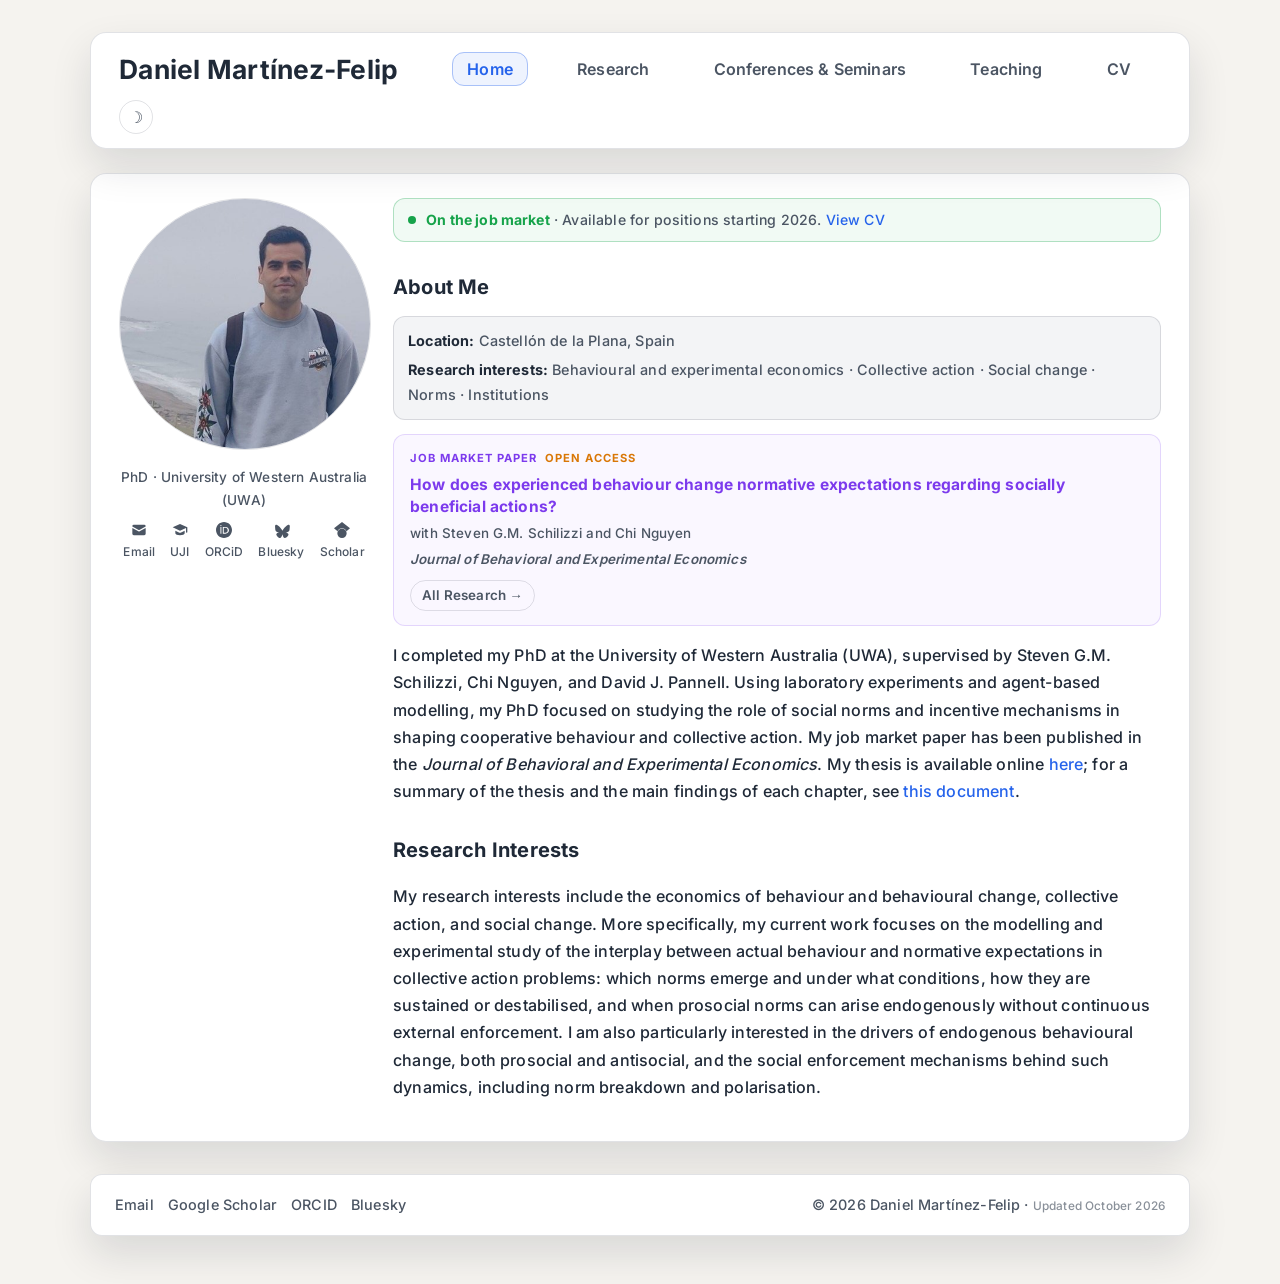
==== index.html @ 1ebe4532 "Update footer date to October 2026 on all pages Co-Authored-By: Claude Opus 5.5 <noreply@anthropic.c" ====
<!DOCTYPE html>
<html lang="en">
<head>
    <meta charset="UTF-8">
    <meta name="viewport" content="width=device-width, initial-scale=1.0">
    <title>Daniel Martínez-Felip - About</title>
    <meta name="description" content="Daniel Martínez-Felip — PhD, University of Western Australia (UWA). Research on behavioural economics, social norms, and cooperative behaviour.">
    <meta property="og:title" content="Daniel Martínez-Felip">
    <meta property="og:description" content="PhD, University of Western Australia (UWA). Research on behavioural economics, social norms, and cooperative behaviour.">
    <meta property="og:type" content="website">
    <meta property="og:url" content="https://danielmartinezfelip.github.io/">
    <meta property="og:image" content="https://danielmartinezfelip.github.io/og-card.jpg">
    <meta property="og:image:width" content="1200">
    <meta property="og:image:height" content="630">
    <meta property="og:image:alt" content="Daniel Martínez-Felip — PhD, University of Western Australia. Behavioural and experimental economics.">
    <meta name="twitter:card" content="summary_large_image">
    <meta name="twitter:title" content="Daniel Martínez-Felip">
    <meta name="twitter:description" content="PhD, University of Western Australia (UWA). Research on behavioural economics, social norms, and cooperative behaviour.">
    <meta name="twitter:image" content="https://danielmartinezfelip.github.io/og-card.jpg">
    <link rel="canonical" href="https://danielmartinezfelip.github.io/">
    <link rel="icon" type="image/svg+xml" href="favicon.svg">
    <link rel="stylesheet" href="styles.css">
    <script>(function(){var t=localStorage.getItem('theme');if(t)document.documentElement.setAttribute('data-theme',t);})();</script>
    <script type="application/ld+json">
    {
        "@context": "https://schema.org",
        "@type": "Person",
        "name": "Daniel Martínez-Felip",
        "givenName": "Daniel",
        "familyName": "Martínez-Felip",
        "url": "https://danielmartinezfelip.github.io/",
        "image": "https://danielmartinezfelip.github.io/Daniel_MartinezFelip.jpg",
        "email": "mailto:martinezfelipd@gmail.com",
        "jobTitle": "Behavioural and Experimental Economist",
        "description": "PhD, University of Western Australia (UWA). Research on behavioural economics, social norms, and cooperative behaviour.",
        "identifier": "https://orcid.org/0009-0000-6979-904X",
        "alumniOf": {
            "@type": "CollegeOrUniversity",
            "name": "The University of Western Australia",
            "url": "https://www.uwa.edu.au/"
        },
        "address": {
            "@type": "PostalAddress",
            "addressLocality": "Castellón de la Plana",
            "addressRegion": "Valencian Community",
            "addressCountry": "ES"
        },
        "knowsAbout": [
            "Behavioural economics",
            "Experimental economics",
            "Social norms",
            "Collective action",
            "Agent-based modelling",
            "Environmental economics"
        ],
        "sameAs": [
            "https://orcid.org/0009-0000-6979-904X",
            "https://scholar.google.com/citations?user=IZFSPNoAAAAJ&hl=en",
            "https://www.uji.es/institucional/estructura/personal?p_departamento=93&p_profesor=557126",
            "https://bsky.app/profile/dmartinezfelip.bsky.social"
        ]
    }
    </script>
<style>
    /* --- Profile / sidebar ---------------------------------- */
    .profile-photo {
        margin: 0;
    }
    .photo-caption {
        margin-top: 8px;
        font-size: 0.85em;
        color: var(--muted);
        text-align: center;
    }
    .contact-icons {
        display: flex;
        flex-wrap: wrap;
        gap: 15px;
        margin-top: 10px;
        justify-content: center;
    }
    .contact-link {
        display: flex;
        flex-direction: column;
        align-items: center;
        color: var(--muted) !important;
        text-decoration: none;
        transition: color 0.3s ease;
    }
    .contact-link:hover {
        color: var(--accent-strong) !important;
    }
    .contact-link svg {
        margin-bottom: 4px;
        height: 1em;
        width: auto;
    }
    .contact-link span {
        font-size: 0.75em;
        text-align: center;
        white-space: nowrap;
    }
    .sidebar h2:first-of-type {
        margin-top: 24px;
    }
    /* --- Quick facts / current work ------------------------- */
    .quick-facts {
        margin: 12px 0 14px;
        padding: 12px 14px;
        border-radius: var(--radius-soft);
        background: var(--surface-alt);
        border: 1px solid var(--border);
        font-size: 0.9em;
    }
    .quick-facts ul {
        list-style: none;
        padding: 0;
        margin: 0;
        display: grid;
        gap: 5px;
        color: var(--muted);
    }
    .quick-facts strong {
        color: var(--text);
    }
    .current-work-banner {
        margin: 0 0 16px;
        padding: 10px 14px;
        border-radius: var(--radius-soft);
        background: rgba(37, 99, 235, 0.04);
        border: 1px solid rgba(37, 99, 235, 0.18);
    }
    .current-work-label {
        font-size: 0.7em;
        font-weight: 700;
        text-transform: uppercase;
        letter-spacing: 0.09em;
        color: var(--accent);
        margin-bottom: 4px;
    }
    .current-work-title {
        margin: 0 0 3px;
        font-weight: 600;
        font-size: 0.92em;
        color: var(--text);
    }
    .current-work-status {
        margin: 0;
        font-size: 0.83em;
        color: var(--muted);
    }
    .sidebar-section {
        margin-bottom: 16px;
    }
    .sidebar-section p {
        margin: 6px 0;
        line-height: 1.6;
    }
    /* --- JMP feature card ----------------------------------- */
    .jmp-card {
        margin: 14px 0 16px;
        padding: 14px 16px;
        border-radius: var(--radius-soft);
        background: rgba(124, 58, 237, 0.04);
        border: 1px solid rgba(124, 58, 237, 0.18);
        transition: border-color 0.2s ease, box-shadow 0.2s ease;
    }
    .jmp-card:hover {
        border-color: rgba(124, 58, 237, 0.3);
        box-shadow: var(--shadow-hover);
    }
    .jmp-card-label {
        font-size: 0.7em;
        font-weight: 700;
        text-transform: uppercase;
        letter-spacing: 0.09em;
        color: #7c3aed;
        margin-bottom: 6px;
    }
    .jmp-card-title {
        font-weight: 700;
        font-size: 0.97em;
        color: var(--text);
        margin: 0 0 4px;
        line-height: 1.4;
    }
    .jmp-card-title a {
        color: #7c3aed;
        text-decoration: none;
    }
    .jmp-card-title a:hover {
        text-decoration: underline;
    }
    .jmp-card-authors {
        font-size: 0.84em;
        color: var(--muted);
        margin: 0 0 3px;
        font-style: normal;
    }
    .jmp-card-status {
        font-size: 0.84em;
        color: var(--muted);
        font-weight: 600;
        margin: 0 0 10px;
    }
    .jmp-card-actions {
        display: flex;
        flex-wrap: wrap;
        gap: 6px;
        align-items: center;
    }
    .jmp-card-actions a {
        font-size: 0.84em;
        font-weight: 600;
        padding: 3px 11px;
        border-radius: 99px;
        text-decoration: none;
        border: 1px solid var(--border);
        color: var(--muted);
        transition: color 0.2s, border-color 0.2s, background-color 0.2s;
    }
    .jmp-card-actions a:hover {
        color: var(--text);
        border-color: var(--accent);
        background-color: rgba(37, 99, 235, 0.06);
        text-decoration: none;
    }
    .jmp-card-actions a.primary {
        background: rgba(124, 58, 237, 0.08);
        border-color: rgba(124, 58, 237, 0.3);
        color: #7c3aed;
    }
    .jmp-card-actions a.primary:hover {
        background: rgba(124, 58, 237, 0.12);
        border-color: rgba(124, 58, 237, 0.4);
    }
    .oa-label {
        color: #d97706;
        font-weight: 600;
    }
    .jmp-card-labels {
        display: flex;
        gap: 8px;
        align-items: center;
        margin-bottom: 6px;
    }
    .jmp-card-labels .jmp-card-label {
        margin-bottom: 0;
    }
    .jmp-card-label-oa {
        color: #d97706;
    }
    /* --- News section (uncomment HTML below to activate) ----
    .news-section {
        margin-top: 28px;
    }
    .news-list {
        list-style: none;
        padding: 0;
        margin: 8px 0 0;
        display: grid;
        gap: 10px;
    }
    .news-list li {
        display: flex;
        gap: 14px;
        align-items: baseline;
        font-size: 0.93em;
        line-height: 1.5;
    }
    .news-date {
        flex-shrink: 0;
        font-weight: 600;
        color: var(--accent);
        min-width: 70px;
        font-size: 0.88em;
    }
    --------------------------------------------------------- */
</style>
</head>
<body>
    <a class="skip-link" href="#main-content">Skip to main content</a>
    <div class="container">
        <header class="card">
            <div class="header-brand">
                <h1>Daniel Martínez-Felip</h1>
            </div>
            <nav>
                <ul>
                    <li><a href="index.html" class="nav-active">Home</a></li>
                    <li><a href="research.html">Research</a></li>
                    <li><a href="conferences.html">Conferences &amp; Seminars</a></li>
                    <li><a href="teaching.html">Teaching</a></li>
                    <li><a href="curriculum_vitae.html" data-modal-trigger data-modal-src="https://drive.google.com/file/d/14yQ4v4fANxc674NiDEIoY8fFCZTq3TPw/preview" data-modal-title="Curriculum Vitae">CV</a></li>
                </ul>
            </nav>
            <button class="theme-toggle" id="theme-toggle" aria-label="Toggle dark mode" title="Toggle dark mode"></button>
        </header>
        <main class="content card" id="main-content">
            <div class="profile-layout">
                <div class="profile-sidebar">
                    <figure class="profile-photo">
                        <img src="Daniel_MartinezFelip.jpg" alt="Daniel Martínez Felip">
                        <figcaption class="photo-caption">PhD · University of Western Australia (UWA)</figcaption>
                    </figure>

                    <div class="contact-icons">
                        <a href="mailto:martinezfelipd@gmail.com" class="contact-link">
                            <svg viewBox="0 0 24 24" aria-hidden="true" height="1.1em" fill="currentColor">
                                <path d="M2 6.2A2.2 2.2 0 0 1 4.2 4h15.6A2.2 2.2 0 0 1 22 6.2v.5l-9.51 5.33a1 1 0 0 1-.98 0L2 6.7v-.5zm0 2.79 9.03 5.06a2 2 0 0 0 1.94 0L22 8.99v8.81A2.2 2.2 0 0 1 19.8 20H4.2A2.2 2.2 0 0 1 2 17.8V8.99z"/>
                            </svg>
                            <span>Email</span>
                        </a>
                        <a href="https://www.uji.es/institucional/estructura/personal?p_departamento=93&amp;p_profesor=557126" class="contact-link">
                            <svg viewBox="0 0 24 24" aria-hidden="true" height="1.1em" fill="currentColor">
                                <path d="M12 3 1 8l11 5 9-4.09V15a1 1 0 0 0 2 0V8L12 3zM5 13.18V17c0 1.66 3.13 3 7 3s7-1.34 7-3v-3.82l-6.16 2.8a2 2 0 0 1-1.68 0L5 13.18z"/>
                            </svg>
                            <span>UJI</span>
                        </a>
                        <a href="https://orcid.org/0009-0000-6979-904X" class="contact-link">
                            <svg viewBox="0 0 24 24" aria-hidden="true" height="1.1em" fill="currentColor">
                                <path d="M12 0C5.372 0 0 5.372 0 12s5.372 12 12 12 12-5.372 12-12S18.628 0 12 0zM7.369 4.378c.525 0 .947.431.947.947 0 .525-.422.947-.947.947-.525 0-.946-.422-.946-.947 0-.516.421-.947.946-.947zm-.722 3.038h1.444v10.041H6.647V7.416zm3.562 0h3.9c3.712 0 5.344 2.653 5.344 5.025 0 2.578-2.016 5.025-5.325 5.025h-3.919V7.416zm1.444 1.303v7.444h2.297c2.359 0 3.588-1.444 3.588-3.722 0-2.016-1.088-3.722-3.588-3.722h-2.297z"/>
                            </svg>
                            <span>ORCiD</span>
                        </a>
                        <a href="https://bsky.app/profile/dmartinezfelip.bsky.social" class="contact-link">
                            <svg viewBox="-50 -70 430 390" aria-hidden="true" height="1.1em" fill="currentColor">
                                <path d="M180 141.964C163.699 110.262 119.308 51.1817 78.0347 22.044C38.4971 -5.86834 23.414 -1.03207 13.526 3.43594C2.08093 8.60755 0 26.1785 0 36.5164C0 46.8542 5.66748 121.272 9.36416 133.694C21.5786 174.738 65.0603 188.607 105.104 184.156C107.151 183.852 109.227 183.572 111.329 183.312C109.267 183.642 107.19 183.924 105.104 184.156C46.4204 192.847 -5.69621 214.233 62.6582 290.33C137.848 368.18 165.705 273.637 180 225.702C194.295 273.637 210.76 364.771 295.995 290.33C360 225.702 313.58 192.85 254.896 184.158C252.81 183.926 250.733 183.645 248.671 183.315C250.773 183.574 252.849 183.855 254.896 184.158C294.94 188.61 338.421 174.74 350.636 133.697C354.333 121.275 360 46.8568 360 36.519C360 26.1811 357.919 8.61012 346.474 3.43851C336.586 -1.02949 321.503 -5.86576 281.965 22.0466C240.692 51.1843 196.301 110.262 180 141.964Z"/>
                            </svg>
                            <span>Bluesky</span>
                        </a>
                        <a href="https://scholar.google.com/citations?user=IZFSPNoAAAAJ&hl=en" class="contact-link">
                            <svg viewBox="0 0 24 24" aria-hidden="true" height="1.1em" fill="currentColor">
                                <path d="M5.242 13.769L0 9.5 12 0l12 9.5-5.242 4.269C17.548 11.249 14.978 9.5 12 9.5c-2.977 0-5.548 1.748-6.758 4.269zM12 10a7 7 0 1 0 0 14 7 7 0 0 0 0-14z"/>
                            </svg>
                            <span>Scholar</span>
                        </a>
                    </div>

                    <!-- Resources section commented out
                    <div class="sidebar-section">
                        <h2>Resources</h2>
                        <p><a href="https://www.otree.org/">oTree</a></p>
                        <p><a href="https://cran.r-project.org/">R Project</a> & <a href="https://posit.co/">RStudio</a></p>
                        <p><a href="https://www.latex-project.org/get/">LaTeX</a> & <a href="https://www.texstudio.org/">TeXstudio</a></p>
                        <p><a href="https://www.zotero.org/">Zotero</a> & <a href="https://retorque.re/zotero-better-bibtex/">Better BibTeX</a></p>
                        <p><a href="https://pandoc.org/">Pandoc</a></p>
                    </div>
                    -->
                </div>
                <div class="profile-main">
                    <div class="job-market-banner">
                        <span class="job-market-dot" aria-hidden="true"></span>
                        <span class="job-market-text"><strong>On the job market</strong> · Available for positions starting 2026. <a href="curriculum_vitae.html" data-modal-trigger data-modal-src="https://drive.google.com/file/d/14yQ4v4fANxc674NiDEIoY8fFCZTq3TPw/preview" data-modal-title="Curriculum Vitae">View CV</a></span>
                    </div>
                    <h2>About Me</h2>
                    <div class="quick-facts card">
                        <ul>
                            <li><strong>Location:</strong> Castellón de la Plana, Spain</li>
                            <li><strong>Research interests:</strong> Behavioural and experimental economics · Collective action · Social change · Norms · Institutions <!-- · AI --></li>
                        </ul>
                    </div>
                    <div class="jmp-card">
                        <div class="jmp-card-labels">
                            <div class="jmp-card-label">Job Market Paper</div>
                            <div class="jmp-card-label jmp-card-label-oa">Open Access</div>
                        </div>
                        <p class="jmp-card-title"><a href="https://doi.org/10.1016/j.socec.2026.102559" target="_blank" rel="noopener">How does experienced behaviour change normative expectations regarding socially beneficial actions?</a></p>
                        <p class="jmp-card-authors">with Steven G.M. Schilizzi and Chi Nguyen</p>
                        <p class="jmp-card-status">Published · <em>Journal of Behavioral and Experimental Economics</em> · <span class="oa-label">Open Access</span></p>
                        <div class="jmp-card-actions">
                            <a href="research.html">All Research →</a>
                        </div>
                    </div>

                    <!-- RESEARCH STATEMENT — remove comment tags to activate
                    <div class="statement-card">
                        <div class="statement-card-label">Research Statement</div>
                        <p class="statement-excerpt">My research asks how normative expectations change — not just how they constrain behaviour, but when and why people update what they consider appropriate. I combine laboratory experiments and spatial agent-based models to identify the mechanisms behind cooperative tipping points and explore how institutional design can steer communities toward durable behavioural change.</p>
                        <button class="statement-more-btn" type="button">Read full statement →</button>
                        <div class="statement-full">
                            A central claim in my research is that norms and behaviour are jointly determined: observed behaviour updates what people regard as appropriate, which in turn shapes future choices. This bidirectional causation makes cooperation both fragile and engineerable — small shifts in community composition, in the signals people observe, or in institutional rules can trigger persistent, system-level changes in collective outcomes. My experimental work traces how individual normative expectations shift as behaviour unfolds, using panel elicitation to generate evidence on the mechanisms of normative change that are difficult to identify from observational data alone. My theoretical work uses spatial agent-based models to examine how heterogeneity in individuals' normative commitments determines whether cooperative tipping points can seed locally and diffuse — and what this implies for the timing and targeting of policy interventions. A broader question runs through this research: how do collective expectations adapt when the environment changes rapidly? The economics of artificial intelligence is a natural extension of this agenda — as AI systems reshape the social and informational contexts in which expectations form, understanding how people revise their perceptions of appropriate behaviour, and how those perceptions aggregate into collective responses, becomes both urgent and tractable with the tools I develop.
                        </div>
                    </div>
                    -->

                    <p>I completed my PhD at the University of Western Australia (UWA), supervised by Steven G.M. Schilizzi, Chi Nguyen, and David J. Pannell. Using laboratory experiments and agent-based modelling, my PhD focused on studying the role of social norms and incentive mechanisms in shaping cooperative behaviour and collective action. My job market paper has been published in the <em>Journal of Behavioral and Experimental Economics</em>. My thesis is available online <a href="https://research-repository.uwa.edu.au/en/publications/the-interaction-of-non-financial-incentives-and-normative-expecta/" target="_blank" rel="noopener">here</a>; for a summary of the thesis and the main findings of each chapter, see <a href="https://drive.google.com/file/d/1JQnQrwjociHyd4RyVjcxcjJ1sLwfFOoq/view?usp=drivesdk" data-modal-trigger data-modal-src="https://drive.google.com/file/d/1JQnQrwjociHyd4RyVjcxcjJ1sLwfFOoq/preview" data-modal-title="PhD Thesis Summary">this document</a>.</p>

                    <h2>Research Interests</h2>
                    <p> My research interests include the economics of behaviour and behavioural change, collective action, and social change<!-- , and the role of AI in shaping economic and social dynamics -->. More specifically, my current work focuses on the modelling and experimental study of the interplay between actual behaviour and normative expectations in collective action problems: which norms emerge and under what conditions, how they are sustained or destabilised, and when prosocial norms can arise endogenously without continuous external enforcement. I am also particularly interested in the drivers of endogenous behavioural change, both prosocial and antisocial, and the social enforcement mechanisms behind such dynamics, including norm breakdown and polarisation. <!-- A related interest is how AI transforms the contexts in which norms form, and how people revise their sense of appropriate behaviour as AI systems become embedded in economic and social life. -->
</p>

                    <!-- NEWS SECTION — remove the comment tags below to activate
                    <div class="news-section">
                        <h2>News &amp; Updates</h2>
                        <ul class="news-list">
                            <li>
                                <span class="news-date">Month Year</span>
                                <span>Description of news item.</span>
                            </li>
                        </ul>
                    </div>
                    -->
                </div>
            </div>
        </main>
        <footer class="site-footer card">
            <div class="footer-links">
                <a href="mailto:martinezfelipd@gmail.com">Email</a>
                <a href="https://scholar.google.com/citations?user=IZFSPNoAAAAJ&hl=en">Google Scholar</a>
                <a href="https://orcid.org/0009-0000-6979-904X">ORCID</a>
                <a href="https://bsky.app/profile/dmartinezfelip.bsky.social">Bluesky</a>
            </div>
            <div>© 2026 Daniel Martínez-Felip · <span class="footer-updated">Updated October 2026</span></div>
        </footer>
    </div>
    <script>
        /* Sync JMP card from research.html — single source of truth */
        (function () {
            fetch('research.html')
                .then(function (r) { return r.text(); })
                .then(function (html) {
                    var doc = new DOMParser().parseFromString(html, 'text/html');
                    var jmpEntry = Array.from(doc.querySelectorAll('.paper-entry'))
                        .find(function (el) { return el.querySelector('.badge-jmp'); });
                    if (!jmpEntry) return;

                    var title   = jmpEntry.querySelector('.paper-title');
                    var authors = jmpEntry.querySelector('.paper-authors');
                    var status  = jmpEntry.querySelector('.paper-status');

                    if (title)   document.querySelector('.jmp-card-title').innerHTML      = title.innerHTML;
                    if (authors) document.querySelector('.jmp-card-authors').textContent  = authors.textContent;
                    if (status)  document.querySelector('.jmp-card-status').innerHTML     = status.innerHTML;
                })
                .catch(function () {}); /* silently keep static fallback on failure */
        })();
    </script>
    <script src="site.js"></script>
</body>
</html>
---- styles.css ----
/* ============================================================
   Shared styles — danielmartinezfelip.github.io
   ============================================================ */

/* Inter, self-hosted. Previously an @import from fonts.googleapis.com, which
   blocks rendering until the CSS parses AND the remote sheet resolves, and
   leaves the site dependent on a third party staying up.

   Inter v20 is a variable font, so one file per subset covers every weight
   we use (400/500/600/700) — the four weights Google serves are the same
   bytes. Two files, ~130KB, instead of four duplicated downloads. */
@font-face {
    font-family: 'Inter';
    font-style: normal;
    font-weight: 100 900;
    font-display: swap;
    src: url('fonts/inter-latin.woff2') format('woff2');
    unicode-range: U+0000-00FF, U+0131, U+0152-0153, U+02BB-02BC, U+02C6, U+02DA, U+02DC, U+0304, U+0308, U+0329, U+2000-206F, U+20AC, U+2122, U+2191, U+2193, U+2212, U+2215, U+FEFF, U+FFFD;
}

/* latin-ext carries the accented characters the site actually needs —
   Martínez-Felip, Castellón, Cagliari. */
@font-face {
    font-family: 'Inter';
    font-style: normal;
    font-weight: 100 900;
    font-display: swap;
    src: url('fonts/inter-latin-ext.woff2') format('woff2');
    unicode-range: U+0100-02BA, U+02BD-02C5, U+02C7-02CC, U+02CE-02D7, U+02DD-02FF, U+0304, U+0308, U+0329, U+1D00-1DBF, U+1E00-1E9F, U+1EF2-1EFF, U+2020, U+20A0-20AB, U+20AD-20C0, U+2113, U+2C60-2C7F, U+A720-A7FF;
}

/* --- Variables -------------------------------------------- */
:root {
    color-scheme: light dark;
    --background: #f5f3ef;
    --surface: #ffffff;
    --surface-alt: #f3f4f6;
    --text: #1f2937;
    --muted: #4b5563;
    --accent: #2563eb;
    --accent-strong: #1d4ed8;
    --border: rgba(15, 23, 42, 0.12);
    --shadow: 0 18px 40px rgba(15, 23, 42, 0.12);
    --shadow-hover: 0 22px 50px rgba(15, 23, 42, 0.18);
    --radius: 16px;
    --radius-soft: 12px;
}

/* --- Base -------------------------------------------------- */
html {
    scroll-behavior: smooth;
}

body {
    font-family: 'Inter', 'Aptos', 'Segoe UI', sans-serif;
    font-size: 1rem;
    font-weight: 500;
    line-height: 1.7;
    letter-spacing: 0.01em;
    margin: 0;
    padding: 0;
    background-color: var(--background);
    color: var(--text);
    min-height: 100vh;
    display: flex;
    flex-direction: column;
}

.container {
    width: min(1100px, 92%);
    margin: auto;
    padding: 32px 0 48px;
    flex-grow: 1;
    animation: fadeIn 0.45s ease-out both;
}

/* --- Header / Nav ----------------------------------------- */
header {
    display: flex;
    align-items: center;
    flex-wrap: wrap;
    gap: 8px 24px;
    padding: 14px 28px;
    border: 1px solid var(--border);
    border-radius: var(--radius);
    background: var(--surface);
    box-shadow: var(--shadow);
    position: sticky;
    top: 16px;
    z-index: 100;
}

.header-brand {
    flex-shrink: 0;
    margin-right: auto;
}

h1 {
    font-family: 'Inter', 'Aptos', 'Segoe UI', sans-serif;
    font-size: 1.65em;
    font-variant: normal;
    letter-spacing: 0.01em;
    margin: 0;
    color: var(--text);
}


nav {
    margin-top: 0;
}

nav ul {
    padding: 0;
    list-style: none;
    margin: 0;
}

nav ul li {
    display: inline;
    margin: 0 15px;
}

nav ul li a {
    color: var(--muted);
    text-decoration: none;
    font-weight: 600;
    font-variant: normal;
    letter-spacing: 0.01em;
    padding: 6px 14px;
    border-radius: 12px;
    border: 1px solid transparent;
    transition: border-color 0.3s ease, color 0.3s ease, background-color 0.3s ease;
}

nav ul li a:hover {
    color: var(--text);
    border-color: rgba(15, 23, 42, 0.15);
    background-color: rgba(37, 99, 235, 0.06);
}

nav ul li a.nav-active {
    color: var(--accent);
    border-color: rgba(37, 99, 235, 0.35);
    background-color: rgba(37, 99, 235, 0.08);
}

/* --- Content / Cards -------------------------------------- */
.content {
    margin-top: 24px;
    background: var(--surface);
    padding: 24px 28px;
    border: 1px solid var(--border);
    border-radius: var(--radius);
    box-shadow: var(--shadow);
}

.card {
    transition: transform 0.3s ease, box-shadow 0.3s ease;
}

.card:hover {
    box-shadow: var(--shadow-hover);
}

/* --- Profile layout (index.html) -------------------------- */
.profile-layout {
    display: flex;
    gap: 24px;
    align-items: flex-start;
}

.profile-sidebar {
    flex: 0 0 24%;
    min-width: 0;
}

.profile-sidebar img {
    max-width: 100%;
    aspect-ratio: 1;
    border-radius: 50%;
    object-fit: cover;
    border: 1px solid var(--border);
}

.profile-main {
    flex: 1;
    min-width: 0;
}

/* --- Job market banner ------------------------------------ */
.job-market-banner {
    display: flex;
    align-items: center;
    gap: 10px;
    margin-bottom: 14px;
    padding: 9px 14px;
    border-radius: var(--radius-soft);
    background: rgba(22, 163, 74, 0.06);
    border: 1px solid rgba(22, 163, 74, 0.3);
    font-size: 0.88em;
}

.job-market-dot {
    width: 8px;
    height: 8px;
    border-radius: 50%;
    background: #16a34a;
    flex-shrink: 0;
    animation: pulse 2s ease-in-out infinite;
}

.job-market-text {
    color: var(--muted);
}

.job-market-text strong {
    color: #16a34a;
}

@keyframes pulse {
    0%, 100% { opacity: 1; }
    50%       { opacity: 0.4; }
}

@media (prefers-color-scheme: dark) {
    .job-market-banner {
        background: rgba(22, 163, 74, 0.08);
        border-color: rgba(74, 222, 128, 0.3);
        border-left-color: #4ade80;
    }
    .job-market-dot { background: #4ade80; }
    .job-market-text strong { color: #4ade80; }
}

h2 {
    font-family: 'Inter', 'Aptos', 'Segoe UI', sans-serif;
    font-size: 1.25em;
    font-weight: 700;
    font-variant: normal;
    letter-spacing: 0.01em;
    color: var(--text);
    margin-top: 28px;
    margin-bottom: 12px;
}

/* Header subtitle and modal title */
header h2,
.cv-modal-title {
    font-variant: normal;
    letter-spacing: 0.01em;
    font-size: 0.88em;
    font-weight: 500;
    color: var(--muted);
    margin-top: 2px;
    margin-bottom: 0;
}

h3 {
    font-family: 'Inter', 'Aptos', 'Segoe UI', sans-serif;
    font-size: 0.88em;
    font-weight: 600;
    font-variant: normal;
    letter-spacing: 0.01em;
    color: var(--muted);
    margin-top: 18px;
    margin-bottom: 8px;
}

/* --- Form elements: force font inheritance ---------------- */
button,
input,
select,
textarea {
    font-family: inherit;
    font-variant: normal;
    font-size: inherit;
    letter-spacing: inherit;
}

/* --- Skip link -------------------------------------------- */
/* Off-screen until focused, so keyboard users can jump the nav. */
.skip-link {
    position: absolute;
    left: -9999px;
    top: 0;
    z-index: 1100;
    padding: 10px 18px;
    background: var(--surface);
    color: var(--accent);
    border: 1px solid var(--accent);
    border-radius: var(--radius-soft);
    font-weight: 600;
    box-shadow: var(--shadow);
}

.skip-link:focus {
    left: 12px;
    top: 12px;
    text-decoration: none;
}

/* --- Links ------------------------------------------------ */
a {
    color: var(--accent);
    text-decoration: none;
}

a:hover {
    color: var(--accent);
    text-decoration: underline;
}

a:focus-visible,
button:focus-visible {
    outline: 2px solid var(--accent);
    outline-offset: 3px;
    border-radius: var(--radius-soft);
}

/* --- Footer ----------------------------------------------- */
.site-footer {
    margin-top: 32px;
    padding: 18px 24px;
    border-radius: var(--radius-soft);
    background: var(--surface);
    border: 1px solid var(--border);
    box-shadow: var(--shadow);
    display: flex;
    flex-wrap: wrap;
    justify-content: space-between;
    align-items: center;
    gap: 12px;
    font-size: 0.9em;
    color: var(--muted);
}

.footer-links {
    display: flex;
    flex-wrap: wrap;
    gap: 14px;
}

.footer-links a {
    color: var(--muted);
    text-decoration: none;
}

.footer-links a:hover {
    color: var(--muted);
    text-decoration: underline;
}

/* --- CV Modal --------------------------------------------- */
.cv-backdrop {
    position: fixed;
    inset: 0;
    background: rgba(15, 23, 42, 0.55);
    opacity: 0;
    visibility: hidden;
    transition: opacity 0.2s ease;
    z-index: 1000;
}

/* backdrop-filter only while open: a live full-viewport backdrop layer
   costs compositing work on every page, modal or not. */
body.cv-modal-open .cv-backdrop {
    backdrop-filter: blur(6px);
}

.cv-modal {
    position: fixed;
    inset: 6% 6%;
    background: var(--surface);
    border: 1px solid var(--border);
    border-radius: var(--radius);
    box-shadow: var(--shadow);
    display: flex;
    flex-direction: column;
    opacity: 0;
    visibility: hidden;
    transform: translateY(10px);
    transition: opacity 0.2s ease, transform 0.2s ease, visibility 0.2s ease;
    z-index: 1001;
}

.cv-modal-header {
    display: flex;
    align-items: center;
    justify-content: space-between;
    gap: 12px;
    padding: 16px 20px;
    border-bottom: 1px solid var(--border);
    background: var(--surface-alt);
    border-top-left-radius: var(--radius);
    border-top-right-radius: var(--radius);
}

.cv-modal-title {
    margin: 0;
    font-size: 1.1em;
    color: var(--text);
}

.cv-close {
    background: var(--surface);
    border: 1px solid var(--border);
    border-radius: var(--radius-soft);
    padding: 6px 14px;
    color: var(--muted);
    font-weight: 600;
    cursor: pointer;
}

.cv-modal-body {
    flex: 1;
    padding: 16px;
    display: flex;
}

.cv-modal-body iframe {
    flex: 1;
    width: 100%;
    border: 1px solid var(--border);
    border-radius: 12px;
    background: var(--surface);
    box-shadow: var(--shadow);
}

body.cv-modal-open {
    overflow: hidden;
}

body.cv-modal-open .container {
    filter: blur(4px);
    pointer-events: none;
    user-select: none;
}

body.cv-modal-open .cv-backdrop,
body.cv-modal-open .cv-modal {
    opacity: 1;
    visibility: visible;
    transform: translateY(0);
}

/* --- Page sections (shared) ------------------------------- */
.page-section {
    margin-top: 36px;
}
.page-section:first-child {
    margin-top: 0;
}
.section-heading {
    display: flex;
    align-items: baseline;
    gap: 12px;
    padding-bottom: 9px;
    border-bottom: 1.5px solid var(--text);
    margin-bottom: 2px;
}
.section-heading h2 {
    margin: 0;
    font-size: 1.35em;
    font-weight: 700;
    letter-spacing: 0.07em;
    text-transform: uppercase;
    color: var(--text);
}
.year-label {
    font-size: 0.78em;
    font-weight: 600;
    color: var(--muted);
    letter-spacing: 0.05em;
    margin: 18px 0 0;
}

/* --- Animations ------------------------------------------- */
@keyframes fadeIn {
    from { opacity: 0; transform: translateY(6px); }
    to   { opacity: 1; transform: translateY(0); }
}

/* --- Theme toggle button ---------------------------------- */
.theme-toggle {
    position: static;
    background: transparent;
    border: 1px solid var(--border);
    border-radius: 50%;
    width: 34px;
    height: 34px;
    flex-shrink: 0;
    display: flex;
    align-items: center;
    justify-content: center;
    cursor: pointer;
    color: var(--muted);
    font-size: 1em;
    line-height: 1;
    transition: color 0.2s, border-color 0.2s, background-color 0.2s;
}

.theme-toggle:hover {
    color: var(--text);
    border-color: var(--muted);
    background: var(--surface-alt);
}

/* icon: show moon (switch to dark) by default in light mode */
.theme-toggle::before { content: '☽'; }

/* icon: show sun (switch to light) when system is dark but no override */
@media (prefers-color-scheme: dark) {
    :root:not([data-theme]) .theme-toggle::before { content: '☀'; }
}

/* icon: follow forced theme */
[data-theme="dark"]  .theme-toggle::before { content: '☀'; }
[data-theme="light"] .theme-toggle::before { content: '☽'; }

/* --- Paper keywords --------------------------------------- */
.paper-badges {
    display: flex;
    flex-wrap: wrap;
    gap: 5px;
    margin-bottom: 7px;
}

.paper-keywords {
    display: flex;
    flex-wrap: wrap;
    gap: 5px;
    margin-top: 8px;
}

.keyword-tag {
    font-size: 0.7em;
    padding: 2px 8px;
    border-radius: 99px;
    background: var(--surface-alt);
    border: 1px solid var(--border);
    color: var(--muted);
    font-family: inherit;
}

/* --- Dark mode (system preference) ------------------------ */
@media (prefers-color-scheme: dark) {
    :root {
        --background: #111111;
        --surface: #1e1e1e;
        --surface-alt: #282828;
        --text: #f0f0f0;
        --muted: #9a9a9a;
        --accent: #60a5fa;
        --accent-strong: #93c5fd;
        --border: rgba(255, 255, 255, 0.10);
        --shadow: 0 18px 40px rgba(0, 0, 0, 0.35);
        --shadow-hover: 0 22px 50px rgba(0, 0, 0, 0.45);
    }

}

/* --- Force light mode (overrides system dark) ------------- */
[data-theme="light"] {
    --background: #f5f3ef;
    --surface: #ffffff;
    --surface-alt: #f3f4f6;
    --text: #1f2937;
    --muted: #4b5563;
    --accent: #2563eb;
    --accent-strong: #1d4ed8;
    --border: rgba(15, 23, 42, 0.12);
    --shadow: 0 18px 40px rgba(15, 23, 42, 0.12);
    --shadow-hover: 0 22px 50px rgba(15, 23, 42, 0.18);
}

[data-theme="light"] .job-market-banner {
    background: rgba(22, 163, 74, 0.06);
    border-color: rgba(22, 163, 74, 0.3);
    border-left-color: #16a34a;
}

[data-theme="light"] .job-market-dot { background: #16a34a; }
[data-theme="light"] .job-market-text strong { color: #16a34a; }

/* --- Force dark mode -------------------------------------- */
[data-theme="dark"] {
    --background: #111111;
    --surface: #1e1e1e;
    --surface-alt: #282828;
    --text: #f0f0f0;
    --muted: #9a9a9a;
    --accent: #60a5fa;
    --accent-strong: #93c5fd;
    --border: rgba(255, 255, 255, 0.10);
    --shadow: 0 18px 40px rgba(0, 0, 0, 0.45);
    --shadow-hover: 0 22px 50px rgba(0, 0, 0, 0.55);
}

[data-theme="dark"] .job-market-banner {
    background: rgba(22, 163, 74, 0.08);
    border-color: rgba(74, 222, 128, 0.3);
    border-left-color: #4ade80;
}

[data-theme="dark"] .job-market-dot { background: #4ade80; }
[data-theme="dark"] .job-market-text strong { color: #4ade80; }

/* --- Scroll-to-top button --------------------------------- */
.scroll-top-btn {
    position: fixed;
    bottom: 28px;
    right: 28px;
    width: 38px;
    height: 38px;
    border-radius: 50%;
    background: var(--surface);
    border: 1px solid var(--border);
    color: var(--muted);
    cursor: pointer;
    display: flex;
    align-items: center;
    justify-content: center;
    font-size: 1.1em;
    box-shadow: var(--shadow);
    opacity: 0;
    visibility: hidden;
    transform: translateY(8px);
    transition: opacity 0.25s ease, visibility 0.25s ease, transform 0.25s ease,
                background-color 0.2s, color 0.2s, border-color 0.2s;
    z-index: 500;
}
.scroll-top-btn.visible {
    opacity: 1;
    visibility: visible;
    transform: translateY(0);
}
.scroll-top-btn:hover {
    background: var(--surface-alt);
    color: var(--text);
    border-color: var(--muted);
}

/* --- Mobile hamburger menu -------------------------------- */
.hamburger {
    display: none;
    background: transparent;
    border: 1px solid var(--border);
    border-radius: var(--radius-soft);
    width: 36px;
    height: 36px;
    flex-direction: column;
    align-items: center;
    justify-content: center;
    gap: 5px;
    cursor: pointer;
    padding: 0;
    flex-shrink: 0;
    transition: background-color 0.2s, border-color 0.2s;
}
.hamburger:hover {
    background: var(--surface-alt);
    border-color: var(--muted);
}
.hamburger-line {
    width: 18px;
    height: 2px;
    background: var(--muted);
    border-radius: 2px;
    transition: transform 0.22s ease, opacity 0.22s ease;
    pointer-events: none;
}
.hamburger.open .hamburger-line:nth-child(1) { transform: translateY(7px) rotate(45deg); }
.hamburger.open .hamburger-line:nth-child(2) { opacity: 0; }
.hamburger.open .hamburger-line:nth-child(3) { transform: translateY(-7px) rotate(-45deg); }

@media (max-width: 768px) {
    .hamburger { display: flex; }

    nav.nav-collapsible {
        display: none;
        width: 100%;
        order: 10;
        margin-top: 4px;
    }
    nav.nav-collapsible.open { display: block; }

    nav.nav-collapsible ul {
        display: flex;
        flex-direction: column;
        gap: 4px;
        padding: 0;
    }
    nav.nav-collapsible ul li {
        display: block;
        margin: 0;
    }
    nav.nav-collapsible ul li a {
        display: block;
        text-align: center;
        padding: 8px 14px;
    }
}

/* --- Paper status pipeline -------------------------------- */
.paper-pipeline {
    display: flex;
    align-items: center;
    margin: 6px 0 2px;
    overflow-x: auto;
    -webkit-overflow-scrolling: touch;
    scrollbar-width: none;
    flex-wrap: nowrap;
}
.paper-pipeline::-webkit-scrollbar { display: none; }

.pipeline-step {
    display: flex;
    align-items: center;
    flex-shrink: 0;
}
.pipeline-stage {
    font-size: 0.62em;
    font-weight: 600;
    padding: 1px 6px;
    border-radius: 3px;
    color: var(--muted);
    background: transparent;
    border: 1px solid var(--border);
    white-space: nowrap;
    letter-spacing: 0.02em;
    opacity: 0.65;
}
.pipeline-stage.done {
    background: transparent;
    border-color: rgba(22, 163, 74, 0.35);
    color: #15803d;
    opacity: 1;
}
[data-theme="dark"] .pipeline-stage.done { color: #4ade80; }
@media (prefers-color-scheme: dark) {
    :root:not([data-theme]) .pipeline-stage.done { color: #4ade80; }
}
.pipeline-stage.active {
    background: rgba(37, 99, 235, 0.08);
    border-color: rgba(37, 99, 235, 0.4);
    color: var(--accent);
    font-weight: 700;
    opacity: 1;
}
.pipeline-connector {
    width: 10px;
    height: 1px;
    background: var(--border);
    flex-shrink: 0;
    opacity: 0.5;
}

/* --- BibTeX cite button ----------------------------------- */
.cite-btn {
    background: transparent;
    border: 1px solid var(--border);
    border-radius: 99px;
    padding: 3px 11px;
    color: var(--muted);
    font-family: 'Inter', 'Aptos', 'Segoe UI', sans-serif;
    font-size: 0.82em;
    font-weight: 600;
    cursor: pointer;
    display: inline-flex;
    align-items: center;
    gap: 5px;
    transition: color 0.2s ease, border-color 0.2s ease, background-color 0.2s ease;
}
.cite-btn:hover {
    color: var(--text);
    border-color: var(--accent);
    background-color: rgba(37, 99, 235, 0.06);
}
.cite-btn.copied {
    color: #15803d;
    border-color: rgba(22, 163, 74, 0.4);
    background: rgba(22, 163, 74, 0.07);
}
[data-theme="dark"] .cite-btn.copied { color: #4ade80; }
@media (prefers-color-scheme: dark) {
    :root:not([data-theme]) .cite-btn.copied { color: #4ade80; }
}

/* --- Statement snippets (research / teaching) ------------- */
.statement-card {
    margin: 20px 0 4px;
    padding: 14px 16px;
    background: var(--surface-alt);
    border: 1px solid var(--border);
    border-radius: var(--radius-soft);
    font-size: 0.92em;
}
.statement-card-label {
    font-size: 0.68em;
    font-weight: 700;
    text-transform: uppercase;
    letter-spacing: 0.09em;
    color: var(--accent);
    margin-bottom: 7px;
}
.statement-excerpt {
    color: var(--muted);
    line-height: 1.65;
    margin: 0 0 8px;
}
.statement-more-btn {
    background: transparent;
    border: none;
    padding: 0;
    color: var(--accent);
    font-size: 0.85em;
    font-weight: 600;
    cursor: pointer;
    font-family: inherit;
    letter-spacing: inherit;
}
.statement-more-btn:hover { text-decoration: underline; }

.statement-full {
    display: none;
    margin-top: 10px;
    padding-top: 10px;
    border-top: 1px solid var(--border);
    color: var(--muted);
    line-height: 1.65;
}
.statement-full.open {
    display: block;
    animation: fadeIn 0.2s ease-out both;
}

/* --- Last updated (footer) -------------------------------- */
.footer-updated {
    font-size: 0.82em;
    color: var(--muted);
    opacity: 0.65;
}

/* --- Print ------------------------------------------------- */
/* Academic pages get printed. Drop the chrome, keep the content,
   and spell out link targets that would otherwise be lost on paper. */
@media print {
    :root {
        --text: #000;
        --muted: #333;
        --border: #bbb;
        --surface: #fff;
        --surface-alt: #fff;
        --accent: #000;
        --accent-strong: #000;
        --shadow: none;
        --shadow-hover: none;
    }

    body {
        background: #fff;
        color: #000;
        font-size: 11pt;
    }

    .container {
        width: 100%;
        max-width: none;
        margin: 0;
        padding: 0;
        animation: none;
    }

    .card,
    .content,
    .site-footer {
        background: #fff;
        border: none;
        box-shadow: none;
        padding: 0;
        margin: 0 0 12pt;
        animation: none;
    }

    /* Interactive-only chrome has no meaning on paper. */
    header nav,
    .hamburger,
    .theme-toggle,
    .scroll-top-btn,
    .skip-link,
    .cv-backdrop,
    .cv-modal,
    .abstract-toggle,
    .cite-btn,
    .statement-more-btn,
    #conf-map,
    .map-legend,
    .job-market-banner a {
        display: none !important;
    }

    /* Collapsed sections must print open — otherwise the page is empty. */
    .abstract-body,
    .statement-full {
        display: block !important;
        border: 1px solid #ccc;
        background: #fff;
    }

    a {
        color: #000;
        text-decoration: underline;
    }

    /* Show real destinations for external links only. */
    .content a[href^="http"]::after {
        content: " (" attr(href) ")";
        font-size: 0.82em;
        color: #444;
        word-break: break-all;
    }

    .paper-entry,
    .teaching-entry,
    .tl-entry {
        page-break-inside: avoid;
        break-inside: avoid;
    }

    h1, h2, h3 {
        page-break-after: avoid;
        break-after: avoid;
    }

    .profile-layout {
        display: block;
    }

    .profile-sidebar {
        width: 100%;
    }
}

/* --- Reduced motion --------------------------------------- */
@media (prefers-reduced-motion: reduce) {
    header { animation: none; }
    .container { animation: none; }
    .card { transition: none; }
    .scroll-top-btn { transition: none; }
    .hamburger-line { transition: none; }
}

/* --- Responsive ------------------------------------------- */
@media (max-width: 768px) {
    .profile-layout {
        flex-direction: column;
    }

    .profile-sidebar {
        flex: none;
        width: 100%;
    }

    .site-footer {
        border-radius: 18px;
    }

    .cv-modal {
        inset: 4% 4%;
    }

    .cv-modal-header {
        padding: 12px 16px;
    }

    .cv-modal-body {
        padding: 12px;
    }

    .job-market-banner {
        flex-wrap: wrap;
    }
}
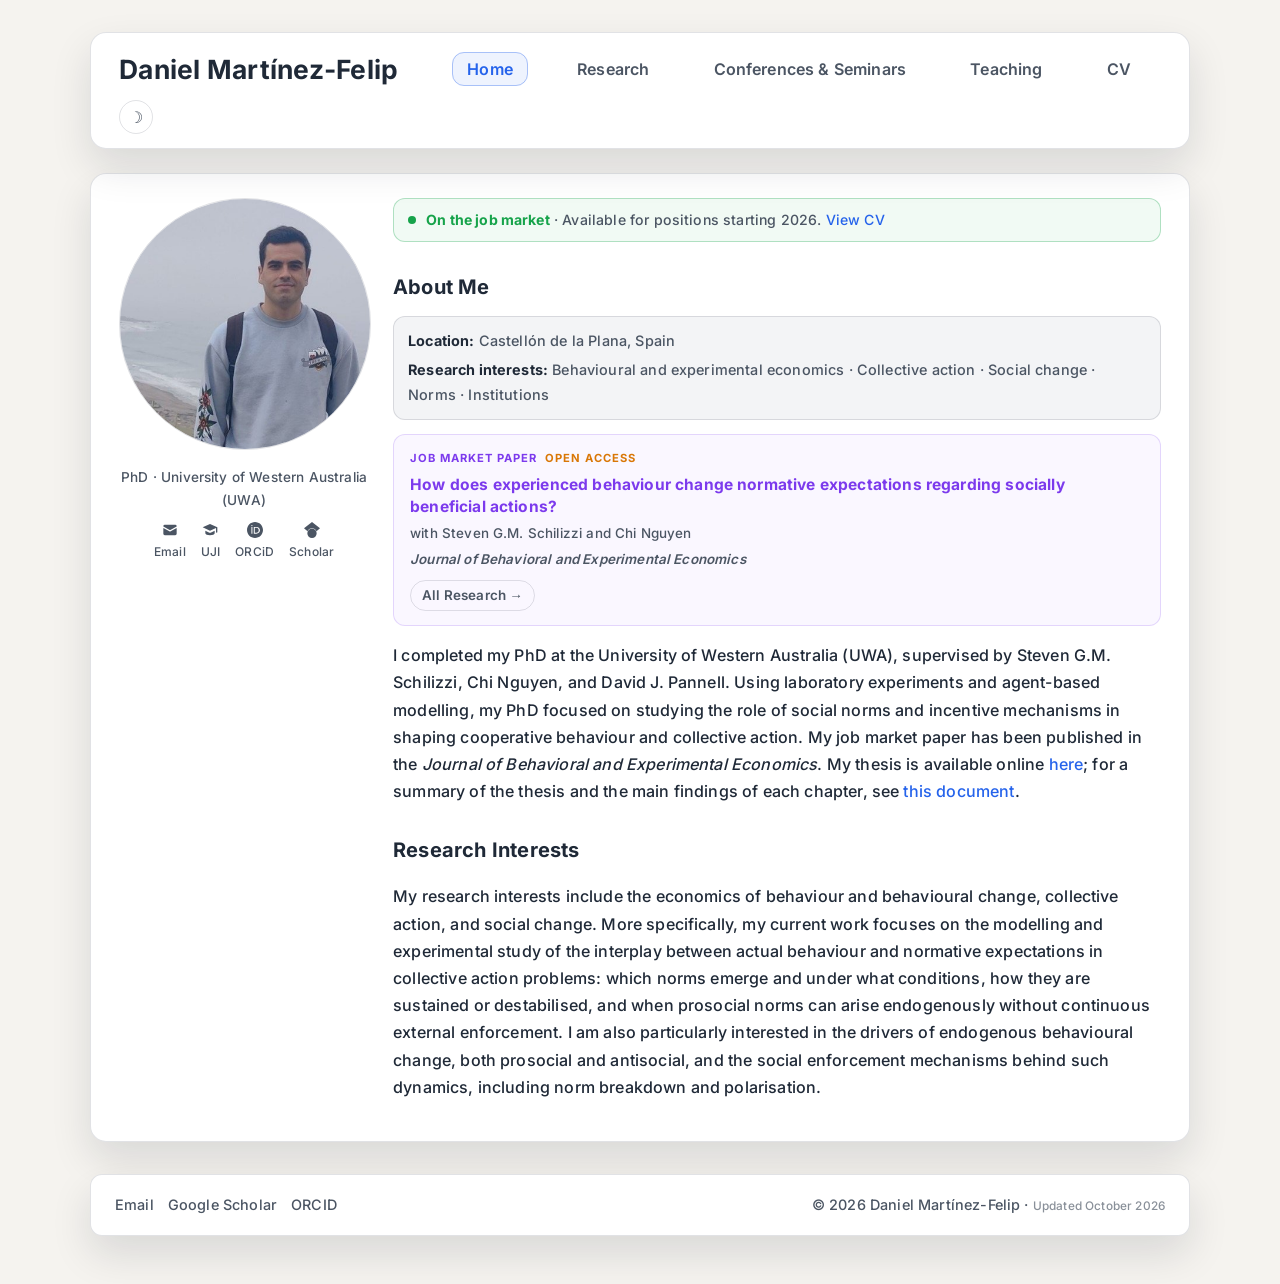
==== commit c8a8fb78: "Remove Bluesky links from the website Co-Authored-By: Claude Opus 5.5 <noreply@anthropic.com> Claude" ====
--- a/index.html
+++ b/index.html
@@ -56,8 +56,7 @@
         "sameAs": [
             "https://orcid.org/0009-0000-6979-904X",
             "https://scholar.google.com/citations?user=IZFSPNoAAAAJ&hl=en",
-            "https://www.uji.es/institucional/estructura/personal?p_departamento=93&p_profesor=557126",
-            "https://bsky.app/profile/dmartinezfelip.bsky.social"
+            "https://www.uji.es/institucional/estructura/personal?p_departamento=93&p_profesor=557126"
         ]
     }
     </script>
@@ -291,7 +290,7 @@
                     <li><a href="research.html">Research</a></li>
                     <li><a href="conferences.html">Conferences &amp; Seminars</a></li>
                     <li><a href="teaching.html">Teaching</a></li>
-                    <li><a href="curriculum_vitae.html" data-modal-trigger data-modal-src="https://drive.google.com/file/d/14yQ4v4fANxc674NiDEIoY8fFCZTq3TPw/preview" data-modal-title="Curriculum Vitae">CV</a></li>
+                    <li><a href="curriculum_vitae.html" data-modal-trigger data-modal-src="https://drive.google.com/file/d/1kkBXlPWw7fP7WqRtiiAlXHvcyDDM0kmU/preview" data-modal-title="Curriculum Vitae">CV</a></li>
                 </ul>
             </nav>
             <button class="theme-toggle" id="theme-toggle" aria-label="Toggle dark mode" title="Toggle dark mode"></button>
@@ -323,12 +322,6 @@
                             </svg>
                             <span>ORCiD</span>
                         </a>
-                        <a href="https://bsky.app/profile/dmartinezfelip.bsky.social" class="contact-link">
-                            <svg viewBox="-50 -70 430 390" aria-hidden="true" height="1.1em" fill="currentColor">
-                                <path d="M180 141.964C163.699 110.262 119.308 51.1817 78.0347 22.044C38.4971 -5.86834 23.414 -1.03207 13.526 3.43594C2.08093 8.60755 0 26.1785 0 36.5164C0 46.8542 5.66748 121.272 9.36416 133.694C21.5786 174.738 65.0603 188.607 105.104 184.156C107.151 183.852 109.227 183.572 111.329 183.312C109.267 183.642 107.19 183.924 105.104 184.156C46.4204 192.847 -5.69621 214.233 62.6582 290.33C137.848 368.18 165.705 273.637 180 225.702C194.295 273.637 210.76 364.771 295.995 290.33C360 225.702 313.58 192.85 254.896 184.158C252.81 183.926 250.733 183.645 248.671 183.315C250.773 183.574 252.849 183.855 254.896 184.158C294.94 188.61 338.421 174.74 350.636 133.697C354.333 121.275 360 46.8568 360 36.519C360 26.1811 357.919 8.61012 346.474 3.43851C336.586 -1.02949 321.503 -5.86576 281.965 22.0466C240.692 51.1843 196.301 110.262 180 141.964Z"/>
-                            </svg>
-                            <span>Bluesky</span>
-                        </a>
                         <a href="https://scholar.google.com/citations?user=IZFSPNoAAAAJ&hl=en" class="contact-link">
                             <svg viewBox="0 0 24 24" aria-hidden="true" height="1.1em" fill="currentColor">
                                 <path d="M5.242 13.769L0 9.5 12 0l12 9.5-5.242 4.269C17.548 11.249 14.978 9.5 12 9.5c-2.977 0-5.548 1.748-6.758 4.269zM12 10a7 7 0 1 0 0 14 7 7 0 0 0 0-14z"/>
@@ -351,7 +344,7 @@
                 <div class="profile-main">
                     <div class="job-market-banner">
                         <span class="job-market-dot" aria-hidden="true"></span>
-                        <span class="job-market-text"><strong>On the job market</strong> · Available for positions starting 2026. <a href="curriculum_vitae.html" data-modal-trigger data-modal-src="https://drive.google.com/file/d/14yQ4v4fANxc674NiDEIoY8fFCZTq3TPw/preview" data-modal-title="Curriculum Vitae">View CV</a></span>
+                        <span class="job-market-text"><strong>On the job market</strong> · Available for positions starting 2026. <a href="curriculum_vitae.html" data-modal-trigger data-modal-src="https://drive.google.com/file/d/1kkBXlPWw7fP7WqRtiiAlXHvcyDDM0kmU/preview" data-modal-title="Curriculum Vitae">View CV</a></span>
                     </div>
                     <h2>About Me</h2>
                     <div class="quick-facts card">
@@ -409,7 +402,6 @@
                 <a href="mailto:martinezfelipd@gmail.com">Email</a>
                 <a href="https://scholar.google.com/citations?user=IZFSPNoAAAAJ&hl=en">Google Scholar</a>
                 <a href="https://orcid.org/0009-0000-6979-904X">ORCID</a>
-                <a href="https://bsky.app/profile/dmartinezfelip.bsky.social">Bluesky</a>
             </div>
             <div>© 2026 Daniel Martínez-Felip · <span class="footer-updated">Updated October 2026</span></div>
         </footer>
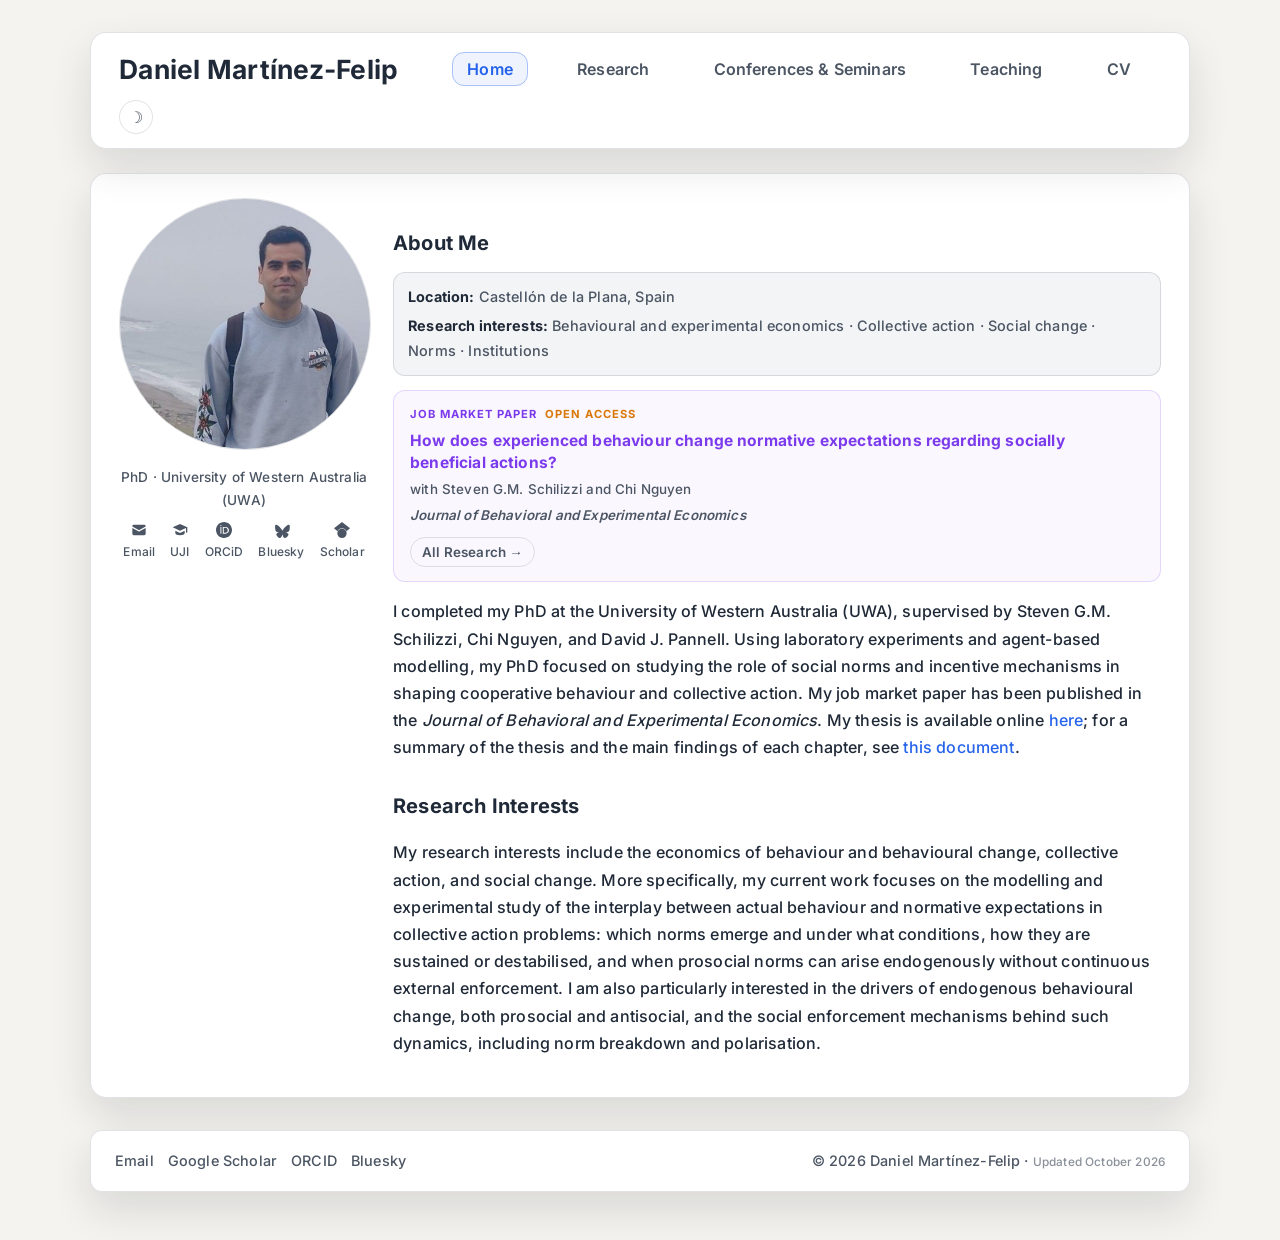
==== commit d49cf474: "Comment out job market banner on home page Co-Authored-By: Claude Opus 5.5 <noreply@anthropic.com> C" ====
--- a/index.html
+++ b/index.html
@@ -56,7 +56,8 @@
         "sameAs": [
             "https://orcid.org/0009-0000-6979-904X",
             "https://scholar.google.com/citations?user=IZFSPNoAAAAJ&hl=en",
-            "https://www.uji.es/institucional/estructura/personal?p_departamento=93&p_profesor=557126"
+            "https://www.uji.es/institucional/estructura/personal?p_departamento=93&p_profesor=557126",
+            "https://bsky.app/profile/dmartinezfelip.bsky.social"
         ]
     }
     </script>
@@ -322,6 +323,12 @@
                             </svg>
                             <span>ORCiD</span>
                         </a>
+                        <a href="https://bsky.app/profile/dmartinezfelip.bsky.social" class="contact-link">
+                            <svg viewBox="-50 -70 430 390" aria-hidden="true" height="1.1em" fill="currentColor">
+                                <path d="M180 141.964C163.699 110.262 119.308 51.1817 78.0347 22.044C38.4971 -5.86834 23.414 -1.03207 13.526 3.43594C2.08093 8.60755 0 26.1785 0 36.5164C0 46.8542 5.66748 121.272 9.36416 133.694C21.5786 174.738 65.0603 188.607 105.104 184.156C107.151 183.852 109.227 183.572 111.329 183.312C109.267 183.642 107.19 183.924 105.104 184.156C46.4204 192.847 -5.69621 214.233 62.6582 290.33C137.848 368.18 165.705 273.637 180 225.702C194.295 273.637 210.76 364.771 295.995 290.33C360 225.702 313.58 192.85 254.896 184.158C252.81 183.926 250.733 183.645 248.671 183.315C250.773 183.574 252.849 183.855 254.896 184.158C294.94 188.61 338.421 174.74 350.636 133.697C354.333 121.275 360 46.8568 360 36.519C360 26.1811 357.919 8.61012 346.474 3.43851C336.586 -1.02949 321.503 -5.86576 281.965 22.0466C240.692 51.1843 196.301 110.262 180 141.964Z"/>
+                            </svg>
+                            <span>Bluesky</span>
+                        </a>
                         <a href="https://scholar.google.com/citations?user=IZFSPNoAAAAJ&hl=en" class="contact-link">
                             <svg viewBox="0 0 24 24" aria-hidden="true" height="1.1em" fill="currentColor">
                                 <path d="M5.242 13.769L0 9.5 12 0l12 9.5-5.242 4.269C17.548 11.249 14.978 9.5 12 9.5c-2.977 0-5.548 1.748-6.758 4.269zM12 10a7 7 0 1 0 0 14 7 7 0 0 0 0-14z"/>
@@ -342,10 +349,12 @@
                     -->
                 </div>
                 <div class="profile-main">
+                    <!--
                     <div class="job-market-banner">
                         <span class="job-market-dot" aria-hidden="true"></span>
                         <span class="job-market-text"><strong>On the job market</strong> · Available for positions starting 2026. <a href="curriculum_vitae.html" data-modal-trigger data-modal-src="https://drive.google.com/file/d/1kkBXlPWw7fP7WqRtiiAlXHvcyDDM0kmU/preview" data-modal-title="Curriculum Vitae">View CV</a></span>
                     </div>
+                    -->
                     <h2>About Me</h2>
                     <div class="quick-facts card">
                         <ul>
@@ -402,6 +411,7 @@
                 <a href="mailto:martinezfelipd@gmail.com">Email</a>
                 <a href="https://scholar.google.com/citations?user=IZFSPNoAAAAJ&hl=en">Google Scholar</a>
                 <a href="https://orcid.org/0009-0000-6979-904X">ORCID</a>
+                <a href="https://bsky.app/profile/dmartinezfelip.bsky.social">Bluesky</a>
             </div>
             <div>© 2026 Daniel Martínez-Felip · <span class="footer-updated">Updated October 2026</span></div>
         </footer>
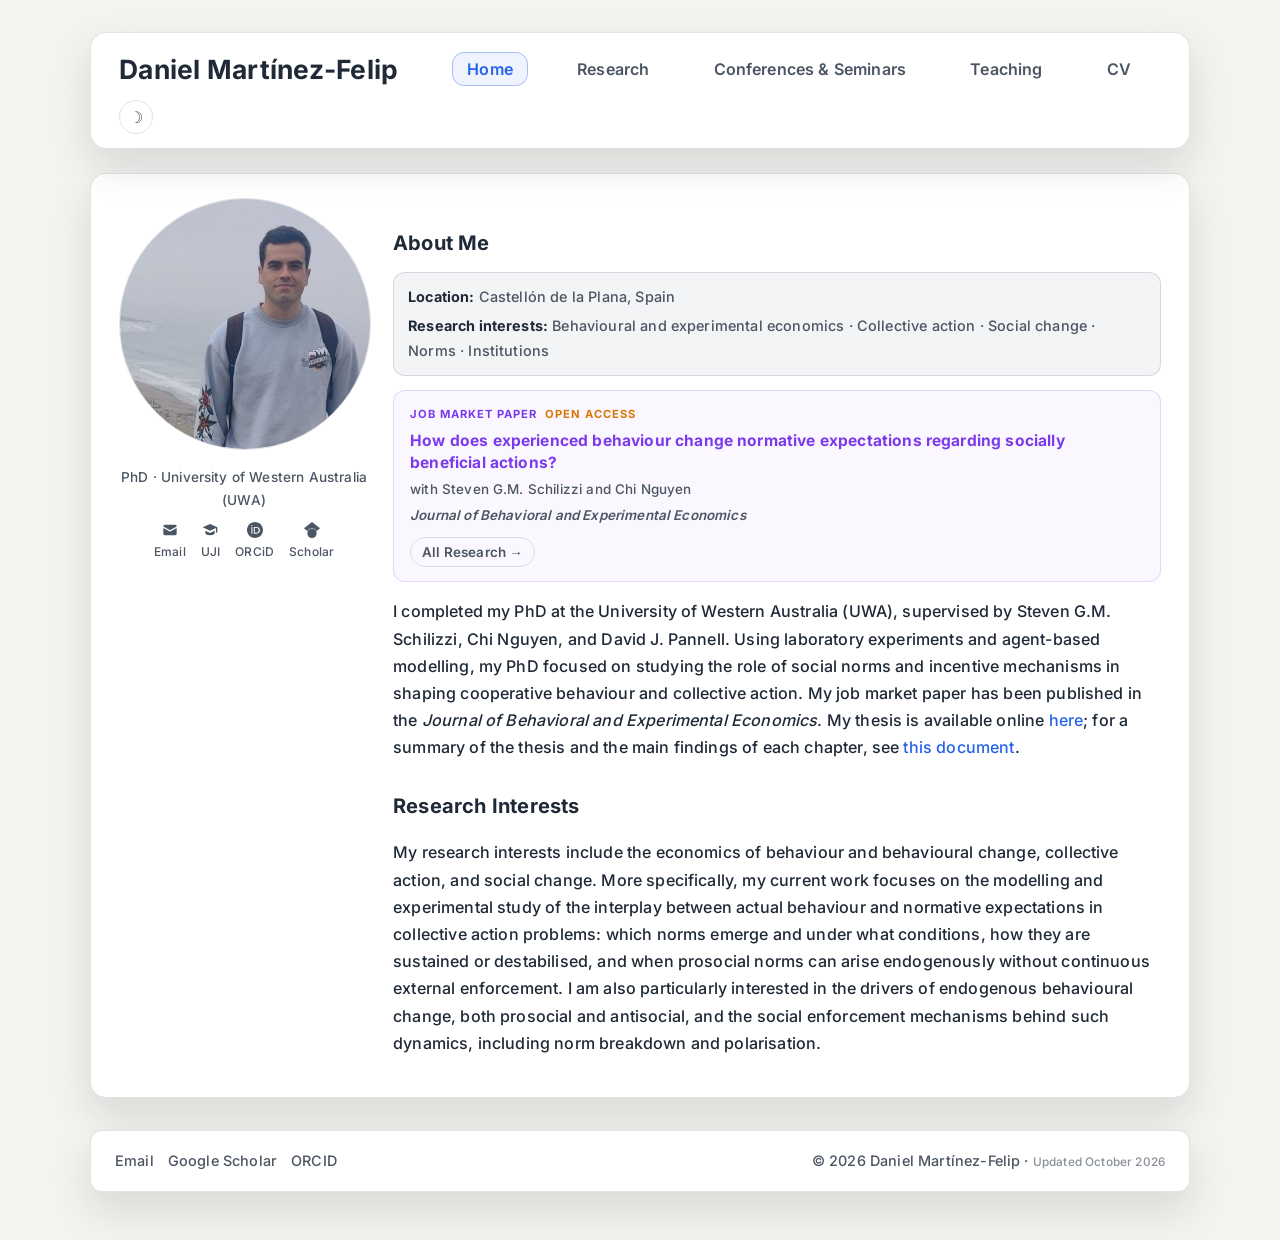
==== commit b2234aaa: "Merge pull request #123 from danielmartinezfelip/ccr-7bb9cecc-yseenp Comment out job market banner o" ====
--- a/index.html
+++ b/index.html
@@ -56,8 +56,7 @@
         "sameAs": [
             "https://orcid.org/0009-0000-6979-904X",
             "https://scholar.google.com/citations?user=IZFSPNoAAAAJ&hl=en",
-            "https://www.uji.es/institucional/estructura/personal?p_departamento=93&p_profesor=557126",
-            "https://bsky.app/profile/dmartinezfelip.bsky.social"
+            "https://www.uji.es/institucional/estructura/personal?p_departamento=93&p_profesor=557126"
         ]
     }
     </script>
@@ -323,12 +322,6 @@
                             </svg>
                             <span>ORCiD</span>
                         </a>
-                        <a href="https://bsky.app/profile/dmartinezfelip.bsky.social" class="contact-link">
-                            <svg viewBox="-50 -70 430 390" aria-hidden="true" height="1.1em" fill="currentColor">
-                                <path d="M180 141.964C163.699 110.262 119.308 51.1817 78.0347 22.044C38.4971 -5.86834 23.414 -1.03207 13.526 3.43594C2.08093 8.60755 0 26.1785 0 36.5164C0 46.8542 5.66748 121.272 9.36416 133.694C21.5786 174.738 65.0603 188.607 105.104 184.156C107.151 183.852 109.227 183.572 111.329 183.312C109.267 183.642 107.19 183.924 105.104 184.156C46.4204 192.847 -5.69621 214.233 62.6582 290.33C137.848 368.18 165.705 273.637 180 225.702C194.295 273.637 210.76 364.771 295.995 290.33C360 225.702 313.58 192.85 254.896 184.158C252.81 183.926 250.733 183.645 248.671 183.315C250.773 183.574 252.849 183.855 254.896 184.158C294.94 188.61 338.421 174.74 350.636 133.697C354.333 121.275 360 46.8568 360 36.519C360 26.1811 357.919 8.61012 346.474 3.43851C336.586 -1.02949 321.503 -5.86576 281.965 22.0466C240.692 51.1843 196.301 110.262 180 141.964Z"/>
-                            </svg>
-                            <span>Bluesky</span>
-                        </a>
                         <a href="https://scholar.google.com/citations?user=IZFSPNoAAAAJ&hl=en" class="contact-link">
                             <svg viewBox="0 0 24 24" aria-hidden="true" height="1.1em" fill="currentColor">
                                 <path d="M5.242 13.769L0 9.5 12 0l12 9.5-5.242 4.269C17.548 11.249 14.978 9.5 12 9.5c-2.977 0-5.548 1.748-6.758 4.269zM12 10a7 7 0 1 0 0 14 7 7 0 0 0 0-14z"/>
@@ -411,7 +404,6 @@
                 <a href="mailto:martinezfelipd@gmail.com">Email</a>
                 <a href="https://scholar.google.com/citations?user=IZFSPNoAAAAJ&hl=en">Google Scholar</a>
                 <a href="https://orcid.org/0009-0000-6979-904X">ORCID</a>
-                <a href="https://bsky.app/profile/dmartinezfelip.bsky.social">Bluesky</a>
             </div>
             <div>© 2026 Daniel Martínez-Felip · <span class="footer-updated">Updated October 2026</span></div>
         </footer>
